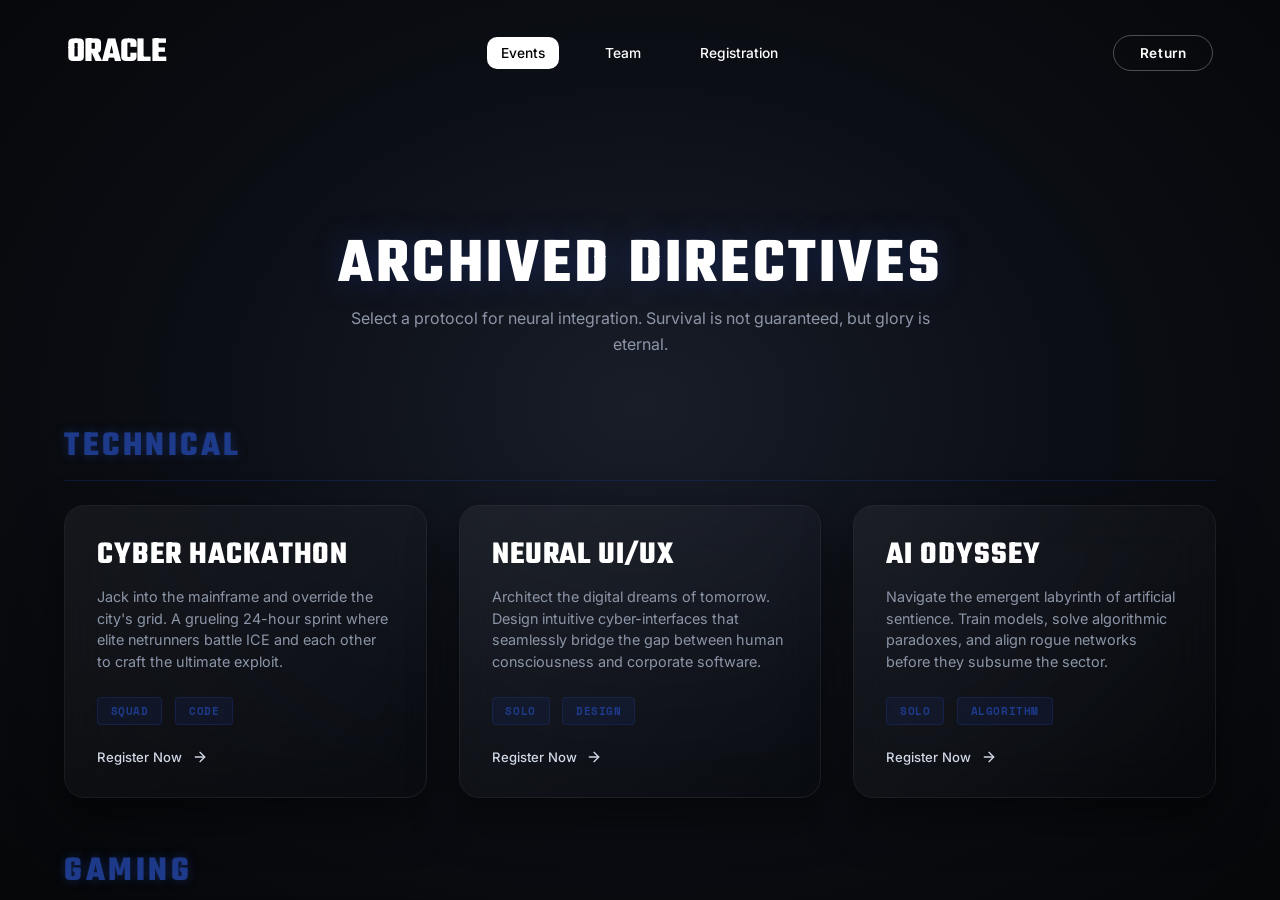
==== events.html @ 431af71f "Add events page and categorize events" ====
<!DOCTYPE html>
<html lang="en">

<head>
  <meta charset="UTF-8">
  <meta name="viewport" content="width=device-width, initial-scale=1.0">
  <title>The Oracle — Events</title>
  <meta name="description"
    content="Protocol 3000 Events Archive. Explore our cybernetic operations and neural integration trials.">

  <!-- Google Fonts: Caveat, Inter, Space Mono -->
  <link rel="preconnect" href="https://fonts.googleapis.com">
  <link rel="preconnect" href="https://fonts.gstatic.com" crossorigin>
  <link
    href="https://fonts.googleapis.com/css2?family=Caveat:wght@600;700&family=Inter:wght@400;500;600;700&family=Space+Mono:wght@400;700&family=Teko:wght@700&display=swap"
    rel="stylesheet">

  <!-- Core Stylesheet with Neue Machina Ultrabold font-face -->
  <link rel="stylesheet" href="css/style.css?v=12">
  <link rel="stylesheet" href="css/events.css">
</head>

<body>
  <svg width="0" height="0" style="position: absolute;">
    <filter id="goo">
      <feGaussianBlur in="SourceGraphic" stdDeviation="6" result="blur" />
      <feColorMatrix in="blur" mode="matrix" values="1 0 0 0 0  0 1 0 0 0  0 0 1 0 0  0 0 0 19 -9" result="goo" />
    </filter>
  </svg>

  <!-- Click Spark Canvas (React Bits Port) -->
  <canvas id="clickSparkCanvas" style="position: fixed; top: 0; left: 0; width: 100vw; height: 100vh; pointer-events: none; z-index: 9999;"></canvas>

  <div class="page-container">

    <!-- Top Navigation -->
    <header class="top-nav-bar">
      <div class="brand-logo">
        <a href="index.html" style="text-decoration: none;"><span class="logo-text">ORACLE</span></a>
      </div>

      <div class="gooey-nav-container" id="gooeyNav">
        <nav class="nav-menu">
          <ul>
            <li class="active"><a href="events.html" class="nav-item">Events</a></li>
            <li><a href="index.html#team" class="nav-item">Team</a></li>
            <li><a href="registration.html" class="nav-item">Registration</a></li>
          </ul>
        </nav>
        <span class="effect filter"></span>
        <span class="effect text"></span>
      </div>

      <div class="header-action">
        <a href="index.html" style="text-decoration: none;"><button class="pill-btn primary" title="Return to Terminal">Return</button></a>
      </div>
    </header>

    <!-- Events Stage -->
    <main class="events-stage">
      
      <div class="events-header">
        <h2 class="events-title">ARCHIVED DIRECTIVES</h2>
        <p class="events-subtitle">Select a protocol for neural integration. Survival is not guaranteed, but glory is eternal.</p>
      </div>

      <!-- TECHNICAL CATEGORY -->
      <div class="category-section">
        <h3 class="category-title">TECHNICAL</h3>
        <div class="events-grid">
          
          <!-- Cyber Hackathon -->
          <div class="event-card">
            <div class="event-card-content">
              <h3 class="event-name">CYBER HACKATHON</h3>
              <p class="event-desc">Jack into the mainframe and override the city's grid. A grueling 24-hour sprint where elite netrunners battle ICE and each other to craft the ultimate exploit.</p>
              <div class="event-meta">
                <span class="meta-tag">Squad</span>
                <span class="meta-tag">Code</span>
              </div>
              <a href="registration.html" class="card-action-link" style="text-decoration: none;">
                <span>Register Now</span>
                <svg class="card-icon" viewBox="0 0 24 24" width="16" height="16" fill="none" stroke="currentColor"
                  stroke-width="2" stroke-linecap="round" stroke-linejoin="round">
                  <line x1="5" y1="12" x2="19" y2="12"></line>
                  <polyline points="12 5 19 12 12 19"></polyline>
                </svg>
              </a>
            </div>
          </div>

          <!-- Neural UI/UX Design -->
          <div class="event-card">
            <div class="event-card-content">
              <h3 class="event-name">NEURAL UI/UX</h3>
              <p class="event-desc">Architect the digital dreams of tomorrow. Design intuitive cyber-interfaces that seamlessly bridge the gap between human consciousness and corporate software.</p>
              <div class="event-meta">
                <span class="meta-tag">Solo</span>
                <span class="meta-tag">Design</span>
              </div>
              <a href="registration.html" class="card-action-link" style="text-decoration: none;">
                <span>Register Now</span>
                <svg class="card-icon" viewBox="0 0 24 24" width="16" height="16" fill="none" stroke="currentColor"
                  stroke-width="2" stroke-linecap="round" stroke-linejoin="round">
                  <line x1="5" y1="12" x2="19" y2="12"></line>
                  <polyline points="12 5 19 12 12 19"></polyline>
                </svg>
              </a>
            </div>
          </div>

          <!-- AI Odyssey -->
          <div class="event-card">
            <div class="event-card-content">
              <h3 class="event-name">AI ODYSSEY</h3>
              <p class="event-desc">Navigate the emergent labyrinth of artificial sentience. Train models, solve algorithmic paradoxes, and align rogue networks before they subsume the sector.</p>
              <div class="event-meta">
                <span class="meta-tag">Solo</span>
                <span class="meta-tag">Algorithm</span>
              </div>
              <a href="registration.html" class="card-action-link" style="text-decoration: none;">
                <span>Register Now</span>
                <svg class="card-icon" viewBox="0 0 24 24" width="16" height="16" fill="none" stroke="currentColor"
                  stroke-width="2" stroke-linecap="round" stroke-linejoin="round">
                  <line x1="5" y1="12" x2="19" y2="12"></line>
                  <polyline points="12 5 19 12 12 19"></polyline>
                </svg>
              </a>
            </div>
          </div>

        </div>
      </div>

      <!-- GAMING CATEGORY -->
      <div class="category-section">
        <h3 class="category-title">GAMING</h3>
        <div class="events-grid">
          
          <!-- Robo Wars -->
          <div class="event-card">
            <div class="event-card-content">
              <h3 class="event-name">ROBO WARS</h3>
              <p class="event-desc">Flesh fails. Steel remains. Bring your custom combat chassis to the arena and reduce your competitors to scrap metal in a relentless mechanical deathmatch.</p>
              <div class="event-meta">
                <span class="meta-tag">Solo / Squad</span>
                <span class="meta-tag">Combat</span>
              </div>
              <a href="registration.html" class="card-action-link" style="text-decoration: none;">
                <span>Register Now</span>
                <svg class="card-icon" viewBox="0 0 24 24" width="16" height="16" fill="none" stroke="currentColor"
                  stroke-width="2" stroke-linecap="round" stroke-linejoin="round">
                  <line x1="5" y1="12" x2="19" y2="12"></line>
                  <polyline points="12 5 19 12 12 19"></polyline>
                </svg>
              </a>
            </div>
          </div>

        </div>
      </div>

      <!-- CULTURAL CATEGORY -->
      <div class="category-section">
        <h3 class="category-title">CULTURAL</h3>
        <div class="events-grid">
          
          <!-- Cosplay -->
          <div class="event-card">
            <div class="event-card-content">
              <h3 class="event-name">CYBER COSPLAY</h3>
              <p class="event-desc">Transcend your physical form. Don your mecha suits, neon visors, and synth-rebel attire to embody the icons of the neo-tokyo underground.</p>
              <div class="event-meta">
                <span class="meta-tag">Solo</span>
                <span class="meta-tag">Showcase</span>
              </div>
              <a href="registration.html" class="card-action-link" style="text-decoration: none;">
                <span>Register Now</span>
                <svg class="card-icon" viewBox="0 0 24 24" width="16" height="16" fill="none" stroke="currentColor"
                  stroke-width="2" stroke-linecap="round" stroke-linejoin="round">
                  <line x1="5" y1="12" x2="19" y2="12"></line>
                  <polyline points="12 5 19 12 12 19"></polyline>
                </svg>
              </a>
            </div>
          </div>

          <!-- Fashion Show -->
          <div class="event-card">
            <div class="event-card-content">
              <h3 class="event-name">FASHION SHOW</h3>
              <p class="event-desc">Strut the dystopian runway. Showcase corporate elite streetwear, LED-laced fabrics, and the bleeding edge of haute cyberpunk aesthetics.</p>
              <div class="event-meta">
                <span class="meta-tag">Squad</span>
                <span class="meta-tag">Showcase</span>
              </div>
              <a href="registration.html" class="card-action-link" style="text-decoration: none;">
                <span>Register Now</span>
                <svg class="card-icon" viewBox="0 0 24 24" width="16" height="16" fill="none" stroke="currentColor"
                  stroke-width="2" stroke-linecap="round" stroke-linejoin="round">
                  <line x1="5" y1="12" x2="19" y2="12"></line>
                  <polyline points="12 5 19 12 12 19"></polyline>
                </svg>
              </a>
            </div>
          </div>

        </div>
      </div>
    </main>
  </div>

  <script src="js/app.js"></script>
</body>

</html>
---- css/style.css ----
/* ==========================================================================
   THE ORACLE // LAST HUMAN — SYNTH ERA EDITORIAL ARCHITECTURE
   Font: Neue Machina Ultrabold
   ========================================================================== */

@font-face {
  font-family: 'Neue Machina';
  src: url('../assets/fonts/NeueMachina-Ultrabold.otf') format('opentype');
  font-weight: 800 900;
  font-style: normal;
  font-display: swap;
}

:root {
  --bg-primary: #07080a;
  --bg-spotlight: #161a24;
  --blue-neon: #1e3a8a;
  --blue-glow: rgba(30, 58, 138, 0.45);
  --text-white: #ffffff;
  --text-muted: #8c96a8;
  --card-bg: rgba(20, 24, 34, 0.75);
  --card-border: rgba(255, 255, 255, 0.08);
  --font-hero: 'Teko', sans-serif;
  --font-script: 'Caveat', cursive;
  --font-body: 'Inter', sans-serif;
  --font-mono: 'Space Mono', monospace;
}

* {
  box-sizing: border-box;
  margin: 0;
  padding: 0;
  -webkit-tap-highlight-color: transparent;
}

html, body {
  width: 100vw;
  height: 100vh;
  max-width: 100vw;
  max-height: 100vh;
  overflow: hidden;
  background-color: var(--bg-primary);
  font-family: var(--font-body);
  color: var(--text-white);
  -webkit-font-smoothing: antialiased;
  -moz-osx-font-smoothing: grayscale;
  cursor: default;
  user-select: none;
}

/* ==========================================================================
   Atmospheric Film Grain Overlay
   ========================================================================== */
.film-grain {
  position: fixed;
  inset: 0;
  width: 100%;
  height: 100%;
  pointer-events: none;
  z-index: 90;
  opacity: 0.12;
  background-image: url("data:image/svg+xml,%3Csvg viewBox='0 0 200 200' xmlns='http://www.w3.org/2000/svg'%3E%3Cfilter id='n'%3E%3CfeTurbulence type='fractalNoise' baseFrequency='0.85' numOctaves='3' stitchTiles='stitch'/%3E%3C/filter%3E%3Crect width='100%25' height='100%25' filter='url(%23n)'/%3E%3C/svg%3E");
}



/* ==========================================================================
   Main Page Layout
   ========================================================================== */
@keyframes pageReveal {
  0% {
    opacity: 0;
    filter: blur(8px);
    transform: scale(0.98) translateY(5px);
  }
  100% {
    opacity: 1;
    filter: blur(0);
    transform: scale(1) translateY(0);
  }
}

.page-container {
  position: relative;
  width: 100vw;
  height: 100vh;
  display: flex;
  flex-direction: column;
  justify-content: space-between;
  background: radial-gradient(ellipse at 50% 45%, #181d28 0%, #0c0f16 45%, #050608 100%);
  isolation: isolate;
  overflow: hidden;
}

/* ==========================================================================
   Top Navigation Bar (Synth Era Style)
   ========================================================================== */
.top-nav-bar {
  position: relative;
  z-index: 60;
  display: flex;
  justify-content: space-between;
  align-items: center;
  padding: 2.2rem 4.2rem;
}

.brand-logo {
  display: flex;
  align-items: center;
  gap: 0.6rem;
  cursor: pointer;
}

.logo-symbol {
  font-family: var(--font-hero);
  font-weight: 900;
  color: var(--blue-neon);
  font-size: 1.1rem;
  letter-spacing: -1px;
}

.logo-text {
  font-family: var(--font-hero);
  font-size: 2.2rem;
  font-weight: 800;
  letter-spacing: -0.02em;
  text-transform: uppercase;
  color: #ffffff;
  line-height: 1;
}

.nav-menu {
  display: flex;
  align-items: center;
  gap: 3rem;
}

.nav-item {
  font-family: var(--font-body);
  font-size: 0.86rem;
  font-weight: 500;
  color: var(--text-muted);
  text-decoration: none;
  transition: color 0.25s ease;
  position: relative;
}

.nav-item:hover {
  color: #ffffff;
}

.pill-btn {
  background: transparent;
  border: 1px solid rgba(255, 255, 255, 0.28);
  color: #ffffff;
  padding: 0.55rem 1.6rem;
  border-radius: 40px;
  font-family: var(--font-body);
  font-size: 0.85rem;
  font-weight: 600;
  letter-spacing: 0.04em;
  cursor: pointer;
  transition: all 0.25s ease;
}

.pill-btn:hover {
  background: rgba(255, 255, 255, 0.1);
  color: #ffffff;
  border-color: #ffffff;
  box-shadow: 0 0 15px rgba(255, 255, 255, 0.3);
  transform: translateY(-1px);
}

/* ==========================================================================
   Main Hero Stage
   ========================================================================== */
.hero-stage {
  position: relative;
  flex: 1;
  width: 100%;
  height: 100%;
  display: flex;
  align-items: center;
  justify-content: center;
  overflow: hidden;
  animation: pageReveal 1.6s cubic-bezier(0.22, 1, 0.36, 1) both;
}

/* ==========================================================================
   1. BIG BACKGROUND TITLE (BEHIND THE MAN)
   - Font: Neue Machina Ultrabold
   - Symmetrically anchored on either side of the helmet with equal clearance
   - CSS Grid ensures exact equidistant placement from the central vertical axis
   ========================================================================== */
.bg-title-wrapper {
  position: absolute;
  top: 15%;
  left: 0;
  transform: scaleY(2.2); /* Reduced stretch slightly since font is getting much wider */
  transform-origin: top center;
  width: 100vw;
  display: flex;
  justify-content: center;
  gap: 3vw;
  padding: 0;
  align-items: flex-start;
  z-index: 1;
  pointer-events: none;
  user-select: none;
}

.bg-title-word {
  font-family: var(--font-hero);
  font-weight: 900;
  font-size: clamp(8.5rem, 18.5vw, 22rem); /* Increased size to push towards edges */
  line-height: 0.8;
  letter-spacing: 0.02em;
  text-transform: uppercase;
  
  /* Solid grey fading to transparent at the bottom */
  background: linear-gradient(180deg, rgba(255, 255, 255, 0.40) 0%, rgba(255, 255, 255, 0.05) 50%, rgba(255, 255, 255, 0) 75%);
  -webkit-background-clip: text;
  color: transparent;
  -webkit-text-stroke: 0;
  text-shadow: none;
  filter: none;
  
  display: inline-block;
  white-space: nowrap;
  animation: trackingIn 1.2s cubic-bezier(0.16, 1, 0.3, 1) both;
}

.bg-title-word.word-last {
  text-align: left;
}

.bg-title-word.word-human {
  text-align: right;
}


/* ==========================================================================
   2. FOREGROUND SUBJECT (THE MAN)
   - Sits physically in front of the big background title
   ========================================================================== */
.subject-wrapper {
  position: absolute;
  bottom: 0;
  left: 50%;
  transform: translateX(-50%);
  z-index: 5;
  display: flex;
  align-items: flex-end;
  justify-content: center;
  height: 82vh;
  max-height: 840px;
  pointer-events: auto;
  cursor: pointer;
}

.subject-img {
  height: 100%;
  width: auto;
  max-width: 95vw;
  object-fit: contain;
  object-position: center bottom;
  filter: contrast(108%) brightness(102%) drop-shadow(0 20px 45px rgba(0, 0, 0, 0.95));
  image-rendering: -webkit-optimize-contrast;
  image-rendering: crisp-edges;
  animation: scaleReveal 1.3s cubic-bezier(0.16, 1, 0.3, 1) both;
  user-select: none;
  -webkit-user-drag: none;
  transition: transform 0.35s cubic-bezier(0.16, 1, 0.3, 1);
}

.subject-wrapper:hover .subject-img {
  transform: scale(1.015);
}

/* ==========================================================================
   3. OVERLAPPING SCRIPT TYPOGRAPHY
   - Like 'MODERN ARMOR / Created for you.' in reference image
   - Runs across chest/torso, with head/face cleanly visible above
   ========================================================================== */
.script-overlay-group {
  position: absolute;
  top: 54%;
  left: 50%;
  transform: translate(-50%, -50%);
  width: 88vw;
  max-width: 1420px;
  z-index: 10;
  display: flex;
  flex-direction: column;
  align-items: flex-start;
  pointer-events: none;
  user-select: none;
}

.script-headline {
  font-family: var(--font-script);
  width: 100%;
  display: flex;
  justify-content: space-between;
  align-items: center;
  margin: 0;
  padding: 0;
}

.script-word {
  font-family: var(--font-script);
  font-size: clamp(3.2rem, 7.8vw, 7.8rem);
  font-weight: 700;
  color: var(--blue-neon);
  text-shadow: 0 0 25px var(--blue-glow), 0 0 50px var(--blue-glow);
  line-height: 1;
  letter-spacing: 0.02em;
  display: inline-block;
  white-space: nowrap;
}

.script-headline .script-word:first-child {
  transform: rotate(-3deg);
}

.script-headline .script-word:last-child {
  transform: rotate(2deg);
}

.script-subline {
  font-family: var(--font-script);
  font-size: clamp(1.6rem, 2.8vw, 2.8rem);
  font-weight: 600;
  color: #ffffff;
  margin-top: -0.8rem;
  margin-left: 1.5vw;
  transform: rotate(-2deg);
  text-shadow: 0 0 15px rgba(0, 0, 0, 0.9);
}

/* ==========================================================================
   4. BOTTOM-LEFT INFORMATION BLOCK
   - Like 'LIMITED PRE-ORDERS' in reference image
   ========================================================================== */
.bottom-left-block {
  position: absolute;
  bottom: 2.8rem;
  left: 4.2rem;
  max-width: 320px;
  z-index: 20;
  animation: fadeInUp 1s cubic-bezier(0.16, 1, 0.3, 1) both 0.2s;
}

.block-title {
  font-family: var(--font-hero);
  font-weight: 900;
  font-size: 1.35rem;
  letter-spacing: 0.03em;
  color: #ffffff;
  margin-bottom: 0.4rem;
  text-transform: uppercase;
  line-height: 1;
}

.block-desc {
  font-family: var(--font-body);
  font-size: 0.84rem;
  line-height: 1.55;
  color: var(--text-muted);
}

/* ==========================================================================
   5. BOTTOM-RIGHT GLASS CARD
   - Like 'THIS MONTH'S EXCLUSIVE' in reference image
   ========================================================================== */
.bottom-right-card {
  position: absolute;
  bottom: 2.8rem;
  right: 4.2rem;
  width: 280px;
  background: transparent;
  backdrop-filter: blur(24px);
  -webkit-backdrop-filter: blur(24px);
  border: 1px solid var(--card-border);
  border-radius: 20px;
  padding: 1.6rem 1.8rem;
  box-shadow: 0 20px 45px rgba(0, 0, 0, 0.7);
  z-index: 20;
  transition: transform 0.3s cubic-bezier(0.16, 1, 0.3, 1), border-color 0.25s ease;
  animation: fadeInUp 1s cubic-bezier(0.16, 1, 0.3, 1) both 0.3s;
}

.bottom-right-card:hover {
  transform: translateY(-4px);
  border-color: rgba(30, 58, 138, 0.35);
}

.card-badge {
  font-family: var(--font-hero);
  font-weight: 900;
  font-size: 1.15rem;
  letter-spacing: 0.03em;
  color: #ffffff;
  line-height: 1.1;
  margin-bottom: 0.55rem;
  text-transform: uppercase;
}

.card-text {
  font-family: var(--font-body);
  font-size: 0.78rem;
  line-height: 1.48;
  color: var(--text-muted);
  margin-bottom: 1.2rem;
}

.card-action-link {
  display: flex;
  align-items: center;
  gap: 0.6rem;
  background: transparent;
  border: none;
  color: #d1d8e6;
  font-family: var(--font-body);
  font-size: 0.82rem;
  font-weight: 500;
  cursor: pointer;
  padding: 0;
  transition: color 0.2s ease, gap 0.25s ease;
}

.card-action-link:hover {
  color: var(--blue-neon);
  gap: 0.85rem;
}

.card-icon {
  stroke: currentColor;
  transition: transform 0.25s ease;
}

.card-action-link:hover .card-icon {
  transform: translateX(4px) scale(1.05);
}



/* ==========================================================================
   Keyframes
   ========================================================================== */
@keyframes fadeInDown {
  0% { opacity: 0; transform: translateY(-16px); }
  100% { opacity: 1; transform: translateY(0); }
}

@keyframes fadeInUp {
  0% { opacity: 0; transform: translateY(16px); }
  100% { opacity: 1; transform: translateY(0); }
}

@keyframes trackingIn {
  0% { opacity: 0; transform: scale(0.96); }
  100% { opacity: 1; transform: scale(1); }
}

@keyframes scaleReveal {
  0% { opacity: 0; transform: scale(1.03); }
  100% { opacity: 1; transform: scale(1); }
}

/* ==========================================================================
   Responsive Architecture
   ========================================================================== */

/* Disable custom cursor on touch / coarse devices */
@media (hover: none), (pointer: coarse) {
  .custom-cursor,
  .custom-cursor-dot {
    display: none !important;
  }
  body, html {
    cursor: auto !important;
  }
}

/* Laptops & Landscape Tablets (<= 1100px) */
@media (max-width: 1100px) {
  .top-nav-bar { padding: 1.8rem 2.4rem; }
  .nav-menu { gap: 1.8rem; }
  .bg-title-wrapper {
    column-gap: clamp(280px, 25vw, 340px);
  }
  .bg-title-word {
    font-size: clamp(3.4rem, 7vw, 6.2rem);
  }
  .bottom-left-block { left: 2.4rem; bottom: 2rem; }
  .bottom-right-card { right: 2.4rem; bottom: 2rem; }
  .subject-wrapper { height: 78vh; }
}

/* Medium Tablets & Foldables (<= 860px) */
@media (max-width: 860px) {
  .top-nav-bar { padding: 1.4rem 1.8rem; }
  .bg-title-wrapper {
    column-gap: clamp(240px, 28vw, 300px);
  }
  .bg-title-word {
    font-size: clamp(3rem, 6.8vw, 5rem);
  }
  .script-overlay-group {
    top: 50%;
  }
  .script-word {
    font-size: clamp(2.8rem, 8vw, 5rem);
  }
  .subject-wrapper {
    height: 72vh;
  }
}

/* ==========================================================================
   Mobile Smartphones (<= 768px, e.g. iPhone 13/14/15/16, Android)
   ========================================================================== */
@media (max-width: 768px) {
  .page-container {
    height: 100vh;
    height: 100dvh;
    overflow: hidden;
  }

  .top-nav-bar {
    padding: 1.2rem 1.4rem;
    z-index: 60;
    flex-wrap: wrap;
  }

  .logo-text {
    font-size: 1.1rem;
    letter-spacing: 0.05em;
  }

  .brand-logo {
    order: 1;
  }

  .header-action {
    order: 2;
    margin-left: auto;
  }

  .gooey-nav-container {
    order: 3;
    width: 100%;
    display: flex;
    justify-content: center;
    margin-top: 1rem;
  }

  .gooey-nav-container nav ul {
    gap: 0.5rem;
    padding: 0;
  }

  .gooey-nav-container nav ul li a {
    padding: 0.4em 0.6em;
    font-size: 0.8rem;
  }

  .gooey-nav-container .effect.text {
    font-size: 0.8rem;
  }

  .pill-btn {
    padding: 0.48rem 1.25rem;
    font-size: 0.8rem;
  }

  /* 1. Background Title: Stacked Elegantly Behind Operative Helmet */
  .bg-title-wrapper {
    top: 9%;
    left: 50%;
    transform: translateX(-50%);
    width: 100%;
    display: flex;
    flex-direction: column;
    align-items: center;
    justify-content: center;
    gap: 0;
    z-index: 1;
    pointer-events: none;
  }

  .bg-title-word {
    font-family: var(--font-hero);
    font-weight: 900;
    font-size: clamp(4.4rem, 19vw, 6rem);
    line-height: 0.82;
    letter-spacing: -0.02em;
    text-align: center;
    color: rgba(255, 255, 255, 0.16);
    display: block;
    width: 100%;
  }

  .bg-title-word.word-last {
    justify-self: center;
    text-align: center;
  }

  .bg-title-word.word-human {
    justify-self: center;
    text-align: center;
  }

  /* 2. Foreground Subject: Scaled & Centered with High Visual Presence */
  .subject-wrapper {
    position: absolute;
    bottom: 0;
    left: 50%;
    transform: translateX(-50%);
    height: 74vh;
    height: 74dvh;
    max-height: 640px;
    z-index: 5;
    pointer-events: none;
    display: flex;
    align-items: flex-end;
    justify-content: center;
  }

  .subject-img {
    height: 100%;
    width: auto;
    max-width: none;
    object-fit: contain;
    object-position: center bottom;
    filter: contrast(108%) brightness(102%) drop-shadow(0 15px 35px rgba(0, 0, 0, 0.95));
  }

  /* 3. Script Typography: Balanced Across Armor Collar/Torso */
  .script-overlay-group {
    top: auto;
    bottom: 9.4rem;
    left: 0;
    right: 0;
    margin-left: auto;
    margin-right: auto;
    transform: none;
    width: calc(100vw - 2.4rem);
    max-width: 360px;
    z-index: 10;
    align-items: center;
    text-align: center;
  }

  .script-headline {
    width: 100%;
    display: flex;
    justify-content: space-between;
    align-items: center;
  }

  .script-word {
    font-size: clamp(2rem, 9.5vw, 2.8rem);
    line-height: 1;
    text-shadow: 0 0 20px var(--blue-glow);
  }

  .script-subline {
    font-size: clamp(1.1rem, 4.5vw, 1.35rem);
    margin-top: -0.1rem;
    margin-left: 0;
    text-align: center;
    align-self: center;
    width: 100%;
  }

  /* 4. Bottom Left Block: Information accessible in drawer */
  .bottom-left-block {
    display: none;
  }

  /* 5. Bottom Right Card: Perfectly Centered Sleek Floating Glass Pill */
  .bottom-right-card {
    position: absolute;
    bottom: 1.2rem;
    left: 0;
    right: 0;
    margin-left: auto;
    margin-right: auto;
    transform: none;
    animation: none;
    width: calc(100vw - 2.4rem);
    max-width: 360px;
    padding: 0.95rem 1.25rem;
    border-radius: 16px;
    background: transparent;
    backdrop-filter: blur(28px);
    -webkit-backdrop-filter: blur(28px);
    border: 1px solid rgba(255, 255, 255, 0.12);
    box-shadow: 0 15px 35px rgba(0, 0, 0, 0.75), 0 0 25px rgba(30, 58, 138, 0.12);
    z-index: 25;
    pointer-events: auto;
    cursor: pointer;
    transition: transform 0.2s ease, background 0.2s ease, border-color 0.2s ease;
  }

  .bottom-right-card:active {
    transform: scale(0.98);
    border-color: rgba(30, 58, 138, 0.4);
  }

  .card-badge {
    font-size: 0.95rem;
    margin-bottom: 0.25rem;
    display: flex;
    align-items: center;
    justify-content: space-between;
  }

  .card-badge::after {
    content: "";
    display: inline-block;
    width: 8px;
    height: 8px;
    border-radius: 50%;
    background: var(--blue-neon);
    box-shadow: 0 0 10px var(--blue-glow);
    animation: pulseDot 2s infinite ease-in-out;
  }

  .card-text {
    font-size: 0.74rem;
    line-height: 1.4;
    margin-bottom: 0.7rem;
    display: -webkit-box;
    -webkit-line-clamp: 2;
    -webkit-box-orient: vertical;
    overflow: hidden;
  }

  .card-action-link {
    font-size: 0.78rem;
    font-weight: 600;
    color: var(--blue-neon);
  }

}

/* Ultra-compact mobile screens (<= 380px, e.g. iPhone SE) */
@media (max-width: 380px) {
  .bg-title-word {
    font-size: clamp(3.8rem, 18vw, 4.6rem);
  }

  .script-word {
    font-size: clamp(2rem, 9.5vw, 2.5rem);
  }

  .bottom-right-card {
    padding: 0.85rem 1.1rem;
    bottom: 0.9rem;
    width: calc(100vw - 1.8rem);
  }
}

/* ==========================================================================
   GooeyNav (React Bits Port)
   ========================================================================== */
:root {
  --linear-ease: linear(
    0, 0.068, 0.19 2.7%, 0.804 8.1%, 1.037, 1.199 13.2%, 1.245, 1.27 15.8%, 1.274, 1.272 17.4%,
    1.249 19.1%, 0.996 28%, 0.949, 0.928 33.3%, 0.926, 0.933 36.8%, 1.001 45.6%, 1.013, 1.019 50.8%,
    1.018 54.4%, 1 63.1%, 0.995 68%, 1.001 85%, 1
  );
  --color-1: #1e3a8a;
  --color-2: #1d4ed8;
  --color-3: #2563eb;
  --color-4: #3b82f6;
}

.gooey-nav-container {
  position: relative;
}

.gooey-nav-container nav {
  display: flex;
  position: relative;
  transform: translate3d(0, 0, 0.01px);
}

.gooey-nav-container nav ul {
  display: flex;
  gap: 2em;
  list-style: none;
  padding: 0 1em;
  margin: 0;
  position: relative;
  z-index: 3;
  color: white;
  text-shadow: 0 1px 1px hsl(205deg 30% 10% / 0.2);
}

.gooey-nav-container nav ul li {
  border-radius: 100vw;
  position: relative;
  cursor: pointer;
  transition:
    background-color 0.3s ease,
    color 0.3s ease,
    box-shadow 0.3s ease;
  box-shadow: 0 0 0.5px 1.5px transparent;
  color: white;
}

.gooey-nav-container nav ul li a {
  display: inline-block;
  padding: 0.6em 1em;
  text-decoration: none;
  color: inherit;
}

.gooey-nav-container nav ul li:focus-within:has(:focus-visible) {
  box-shadow: 0 0 0.5px 1.5px white;
}

.gooey-nav-container nav ul li::after {
  content: '';
  position: absolute;
  inset: 0;
  border-radius: 10px;
  background: white;
  opacity: 0;
  transform: scale(0);
  transition: all 0.3s ease;
  z-index: -1;
}

.gooey-nav-container nav ul li.active {
  color: black;
  text-shadow: none;
}

.gooey-nav-container nav ul li.active::after {
  opacity: 1;
  transform: scale(1);
}

.gooey-nav-container .effect {
  position: absolute;
  left: 0;
  top: 0;
  width: 0;
  height: 0;
  opacity: 1;
  pointer-events: none;
  display: grid;
  place-items: center;
  z-index: 1;
}

.gooey-nav-container .effect.text {
  color: white;
  transition: color 0.3s ease;
  font-size: 0.86rem;
  font-weight: 500;
}

.gooey-nav-container .effect.text.active {
  color: black;
}

.gooey-nav-container .effect.filter {
  filter: url('#goo');
}

.gooey-nav-container .effect.filter::before {
  display: none;
}

.gooey-nav-container .effect.filter::after {
  content: '';
  position: absolute;
  inset: 0;
  background: white;
  transform: scale(0);
  opacity: 0;
  z-index: -1;
  border-radius: 100vw;
}

.gooey-nav-container .effect.active::after {
  animation: pill 0.3s ease both;
}

@keyframes pill {
  to {
    transform: scale(1);
    opacity: 1;
  }
}

.particle,
.point {
  display: block;
  opacity: 0;
  width: 20px;
  height: 20px;
  border-radius: 100%;
  transform-origin: center;
}

.particle {
  --time: 5s;
  position: absolute;
  top: calc(50% - 8px);
  left: calc(50% - 8px);
  animation: particle calc(var(--time)) ease 1 -350ms;
}

.point {
  background: var(--color);
  opacity: 1;
  animation: point calc(var(--time)) ease 1 -350ms;
}

@keyframes particle {
  0% { transform: rotate(0deg) translate(calc(var(--start-x)), calc(var(--start-y))); opacity: 1; animation-timing-function: cubic-bezier(0.55, 0, 1, 0.45); }
  70% { transform: rotate(calc(var(--rotate) * 0.5)) translate(calc(var(--end-x) * 1.2), calc(var(--end-y) * 1.2)); opacity: 1; animation-timing-function: ease; }
  85% { transform: rotate(calc(var(--rotate) * 0.66)) translate(calc(var(--end-x)), calc(var(--end-y))); opacity: 1; }
  100% { transform: rotate(calc(var(--rotate) * 1.2)) translate(calc(var(--end-x) * 0.5), calc(var(--end-y) * 0.5)); opacity: 1; }
}

@keyframes point {
  0% { transform: scale(0); opacity: 0; animation-timing-function: cubic-bezier(0.55, 0, 1, 0.45); }
  25% { transform: scale(calc(var(--scale) * 0.25)); }
  38% { opacity: 1; }
  65% { transform: scale(var(--scale)); opacity: 1; animation-timing-function: ease; }
  85% { transform: scale(var(--scale)); opacity: 1; }
  100% { transform: scale(0); opacity: 0; }
}
---- css/events.css ----
/* ==========================================================================
   Events Stage
   ========================================================================== */

.events-stage {
  flex: 1;
  width: 100%;
  height: 100%;
  padding: 8rem 4rem 4rem;
  overflow-y: auto;
  position: relative;
  z-index: 10;
  display: flex;
  flex-direction: column;
  gap: 3rem;
}

/* Custom Scrollbar for Events Stage */
.events-stage::-webkit-scrollbar {
  width: 8px;
}

.events-stage::-webkit-scrollbar-track {
  background: rgba(0, 0, 0, 0.2);
}

.events-stage::-webkit-scrollbar-thumb {
  background: var(--blue-neon);
  border-radius: 4px;
}

.events-stage::-webkit-scrollbar-thumb:hover {
  background: rgba(30, 58, 138, 0.8);
}

.events-header {
  text-align: center;
  margin-bottom: 1rem;
}

.events-title {
  font-family: var(--font-hero);
  font-size: 4rem;
  font-weight: 900;
  color: #ffffff;
  letter-spacing: 0.05em;
  line-height: 1;
  text-shadow: 0 0 30px var(--blue-glow);
}

.events-subtitle {
  font-family: var(--font-body);
  font-size: 1rem;
  color: var(--text-muted);
  max-width: 600px;
  margin: 0.5rem auto 0;
  line-height: 1.6;
}

.category-section {
  width: 100%;
  max-width: 1400px;
  margin: 0 auto;
}

.category-title {
  font-family: var(--font-hero);
  font-size: 2.2rem;
  font-weight: 700;
  color: var(--blue-neon);
  text-transform: uppercase;
  letter-spacing: 0.1em;
  margin-bottom: 1.5rem;
  padding-bottom: 0.5rem;
  border-bottom: 1px solid rgba(30, 58, 138, 0.3);
  text-shadow: 0 0 10px rgba(30, 58, 138, 0.5);
}

.events-grid {
  display: grid;
  grid-template-columns: repeat(auto-fill, minmax(320px, 1fr));
  gap: 2rem;
  width: 100%;
}

/* Glassmorphic Event Card */
.event-card {
  position: relative;
  background: transparent;
  backdrop-filter: blur(24px);
  -webkit-backdrop-filter: blur(24px);
  border: 1px solid var(--card-border);
  border-radius: 20px;
  padding: 2rem;
  display: flex;
  flex-direction: column;
  box-shadow: 0 20px 45px rgba(0, 0, 0, 0.5);
  transition: transform 0.3s cubic-bezier(0.16, 1, 0.3, 1), border-color 0.25s ease, box-shadow 0.3s ease;
  overflow: hidden;
}

.event-card::before {
  content: '';
  position: absolute;
  top: 0; left: 0;
  width: 100%; height: 100%;
  background: linear-gradient(135deg, rgba(255,255,255,0.05) 0%, rgba(255,255,255,0) 100%);
  pointer-events: none;
}

.event-card:hover {
  transform: translateY(-5px);
  border-color: rgba(30, 58, 138, 0.5);
  box-shadow: 0 25px 50px rgba(0, 0, 0, 0.7), 0 0 30px var(--blue-glow);
}

.event-card-content {
  position: relative;
  z-index: 2;
  display: flex;
  flex-direction: column;
  height: 100%;
}

.event-name {
  font-family: var(--font-hero);
  font-weight: 900;
  font-size: 2rem;
  letter-spacing: 0.03em;
  color: #ffffff;
  line-height: 1.1;
  margin-bottom: 0.8rem;
  text-transform: uppercase;
}

.event-desc {
  font-family: var(--font-body);
  font-size: 0.9rem;
  line-height: 1.5;
  color: var(--text-muted);
  margin-bottom: 1.5rem;
  flex: 1;
}

.event-meta {
  display: flex;
  gap: 0.8rem;
  margin-bottom: 1.5rem;
}

.meta-tag {
  font-family: var(--font-mono);
  font-size: 0.7rem;
  font-weight: 700;
  color: var(--blue-neon);
  background: rgba(30, 58, 138, 0.15);
  padding: 0.3rem 0.8rem;
  border-radius: 4px;
  border: 1px solid rgba(30, 58, 138, 0.3);
  text-transform: uppercase;
  letter-spacing: 0.05em;
}

/* Hover effects for the link inside the card */
.event-card .card-action-link {
  margin-top: auto;
  align-self: flex-start;
}

@media (max-width: 768px) {
  .events-stage {
    padding: 7rem 1.5rem 3rem;
  }
  
  .events-title {
    font-size: 3rem;
  }

  .events-grid {
    grid-template-columns: 1fr;
    gap: 1.5rem;
  }
}
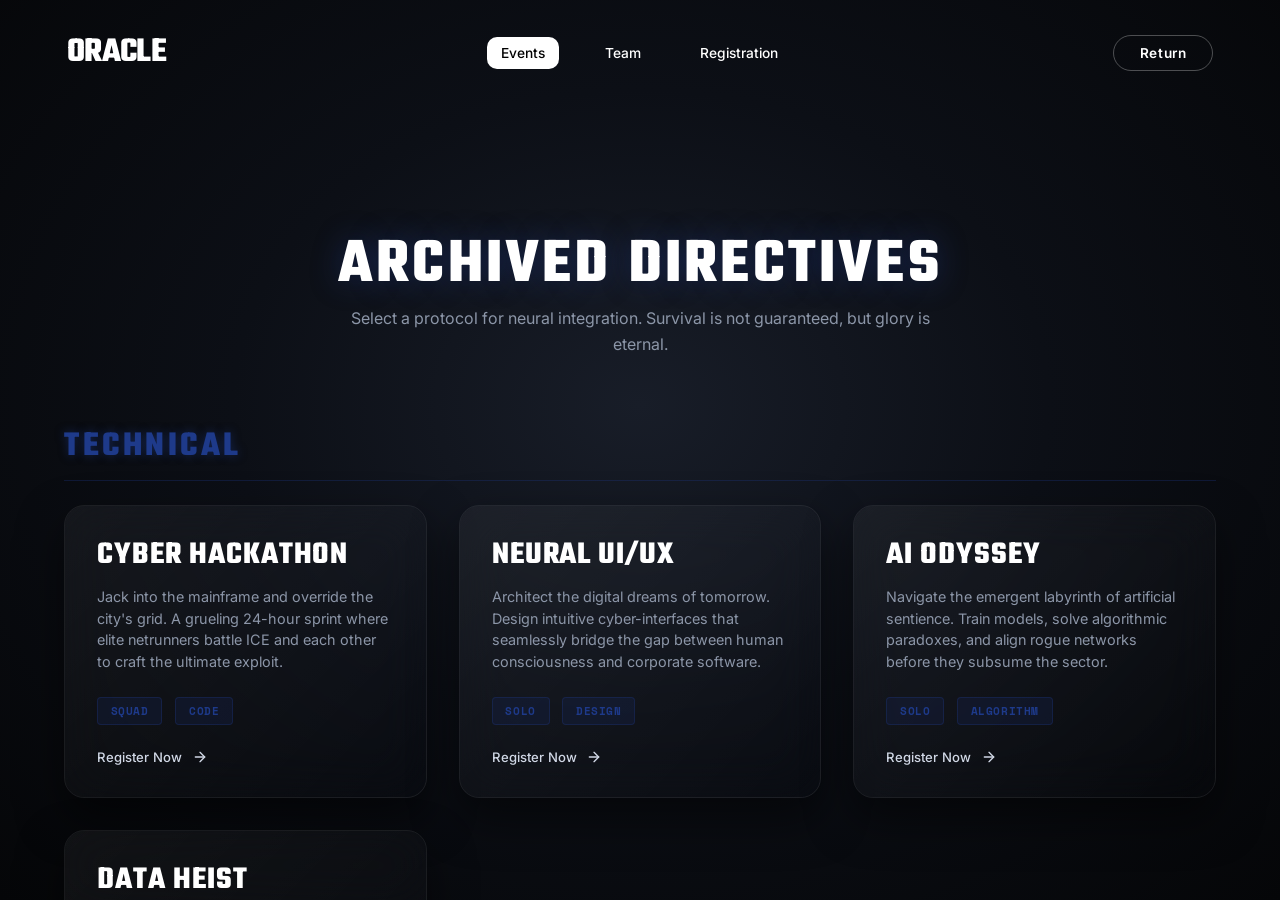
==== commit 33ab08de: "Add new events to complete 4 events per category" ====
--- a/events.html
+++ b/events.html
@@ -129,6 +129,26 @@
             </div>
           </div>
 
+          <!-- Data Heist -->
+          <div class="event-card">
+            <div class="event-card-content">
+              <h3 class="event-name">DATA HEIST</h3>
+              <p class="event-desc">Infiltrate highly-secured corporate databases in this capture-the-flag style cybersecurity challenge. Stealth, precision, and raw processing power are your only weapons.</p>
+              <div class="event-meta">
+                <span class="meta-tag">Squad</span>
+                <span class="meta-tag">Security</span>
+              </div>
+              <a href="registration.html" class="card-action-link" style="text-decoration: none;">
+                <span>Register Now</span>
+                <svg class="card-icon" viewBox="0 0 24 24" width="16" height="16" fill="none" stroke="currentColor"
+                  stroke-width="2" stroke-linecap="round" stroke-linejoin="round">
+                  <line x1="5" y1="12" x2="19" y2="12"></line>
+                  <polyline points="12 5 19 12 12 19"></polyline>
+                </svg>
+              </a>
+            </div>
+          </div>
+
         </div>
       </div>
 
@@ -157,6 +177,66 @@
             </div>
           </div>
 
+          <!-- Neon Esports -->
+          <div class="event-card">
+            <div class="event-card-content">
+              <h3 class="event-name">NEON ESPORTS</h3>
+              <p class="event-desc">Competitive multiplayer tournaments spanning tactical shooters to next-gen VR brawlers. Prove your reflexes and tactical superiority on the grand stage.</p>
+              <div class="event-meta">
+                <span class="meta-tag">Squad</span>
+                <span class="meta-tag">Tournament</span>
+              </div>
+              <a href="registration.html" class="card-action-link" style="text-decoration: none;">
+                <span>Register Now</span>
+                <svg class="card-icon" viewBox="0 0 24 24" width="16" height="16" fill="none" stroke="currentColor"
+                  stroke-width="2" stroke-linecap="round" stroke-linejoin="round">
+                  <line x1="5" y1="12" x2="19" y2="12"></line>
+                  <polyline points="12 5 19 12 12 19"></polyline>
+                </svg>
+              </a>
+            </div>
+          </div>
+
+          <!-- Retro Speedrun -->
+          <div class="event-card">
+            <div class="event-card-content">
+              <h3 class="event-name">RETRO SPEEDRUN</h3>
+              <p class="event-desc">A glitchless race against the clock through vintage 2D pixel worlds. Memorize the frames, master the movement, and shatter the arcade records.</p>
+              <div class="event-meta">
+                <span class="meta-tag">Solo</span>
+                <span class="meta-tag">Arcade</span>
+              </div>
+              <a href="registration.html" class="card-action-link" style="text-decoration: none;">
+                <span>Register Now</span>
+                <svg class="card-icon" viewBox="0 0 24 24" width="16" height="16" fill="none" stroke="currentColor"
+                  stroke-width="2" stroke-linecap="round" stroke-linejoin="round">
+                  <line x1="5" y1="12" x2="19" y2="12"></line>
+                  <polyline points="12 5 19 12 12 19"></polyline>
+                </svg>
+              </a>
+            </div>
+          </div>
+
+          <!-- Sim-Racing Circuit -->
+          <div class="event-card">
+            <div class="event-card-content">
+              <h3 class="event-name">SIM-RACING CIRCUIT</h3>
+              <p class="event-desc">High-octane cyber-racing in hyper-realistic immersive rigs. Push the physics engine to its limits and drift through the neon-soaked streets of the metropolis.</p>
+              <div class="event-meta">
+                <span class="meta-tag">Solo</span>
+                <span class="meta-tag">Simulation</span>
+              </div>
+              <a href="registration.html" class="card-action-link" style="text-decoration: none;">
+                <span>Register Now</span>
+                <svg class="card-icon" viewBox="0 0 24 24" width="16" height="16" fill="none" stroke="currentColor"
+                  stroke-width="2" stroke-linecap="round" stroke-linejoin="round">
+                  <line x1="5" y1="12" x2="19" y2="12"></line>
+                  <polyline points="12 5 19 12 12 19"></polyline>
+                </svg>
+              </a>
+            </div>
+          </div>
+
         </div>
       </div>
 
@@ -205,6 +285,46 @@
             </div>
           </div>
 
+          <!-- Synth-Beat Battle -->
+          <div class="event-card">
+            <div class="event-card-content">
+              <h3 class="event-name">SYNTH-BEAT BATTLE</h3>
+              <p class="event-desc">Electronic musicians and rogue DJs clash in a high-energy live mix-off. Drop the bass, sequence the synths, and command the crowd's neural rhythms.</p>
+              <div class="event-meta">
+                <span class="meta-tag">Solo</span>
+                <span class="meta-tag">Music</span>
+              </div>
+              <a href="registration.html" class="card-action-link" style="text-decoration: none;">
+                <span>Register Now</span>
+                <svg class="card-icon" viewBox="0 0 24 24" width="16" height="16" fill="none" stroke="currentColor"
+                  stroke-width="2" stroke-linecap="round" stroke-linejoin="round">
+                  <line x1="5" y1="12" x2="19" y2="12"></line>
+                  <polyline points="12 5 19 12 12 19"></polyline>
+                </svg>
+              </a>
+            </div>
+          </div>
+
+          <!-- Neon Art Exhibit -->
+          <div class="event-card">
+            <div class="event-card-content">
+              <h3 class="event-name">NEON ART EXHIBIT</h3>
+              <p class="event-desc">A mesmerizing showcase of futuristic digital art, interactive holograms, and augmented reality installations designed to warp your perception.</p>
+              <div class="event-meta">
+                <span class="meta-tag">Solo / Squad</span>
+                <span class="meta-tag">Exhibition</span>
+              </div>
+              <a href="registration.html" class="card-action-link" style="text-decoration: none;">
+                <span>Register Now</span>
+                <svg class="card-icon" viewBox="0 0 24 24" width="16" height="16" fill="none" stroke="currentColor"
+                  stroke-width="2" stroke-linecap="round" stroke-linejoin="round">
+                  <line x1="5" y1="12" x2="19" y2="12"></line>
+                  <polyline points="12 5 19 12 12 19"></polyline>
+                </svg>
+              </a>
+            </div>
+          </div>
+
         </div>
       </div>
     </main>
